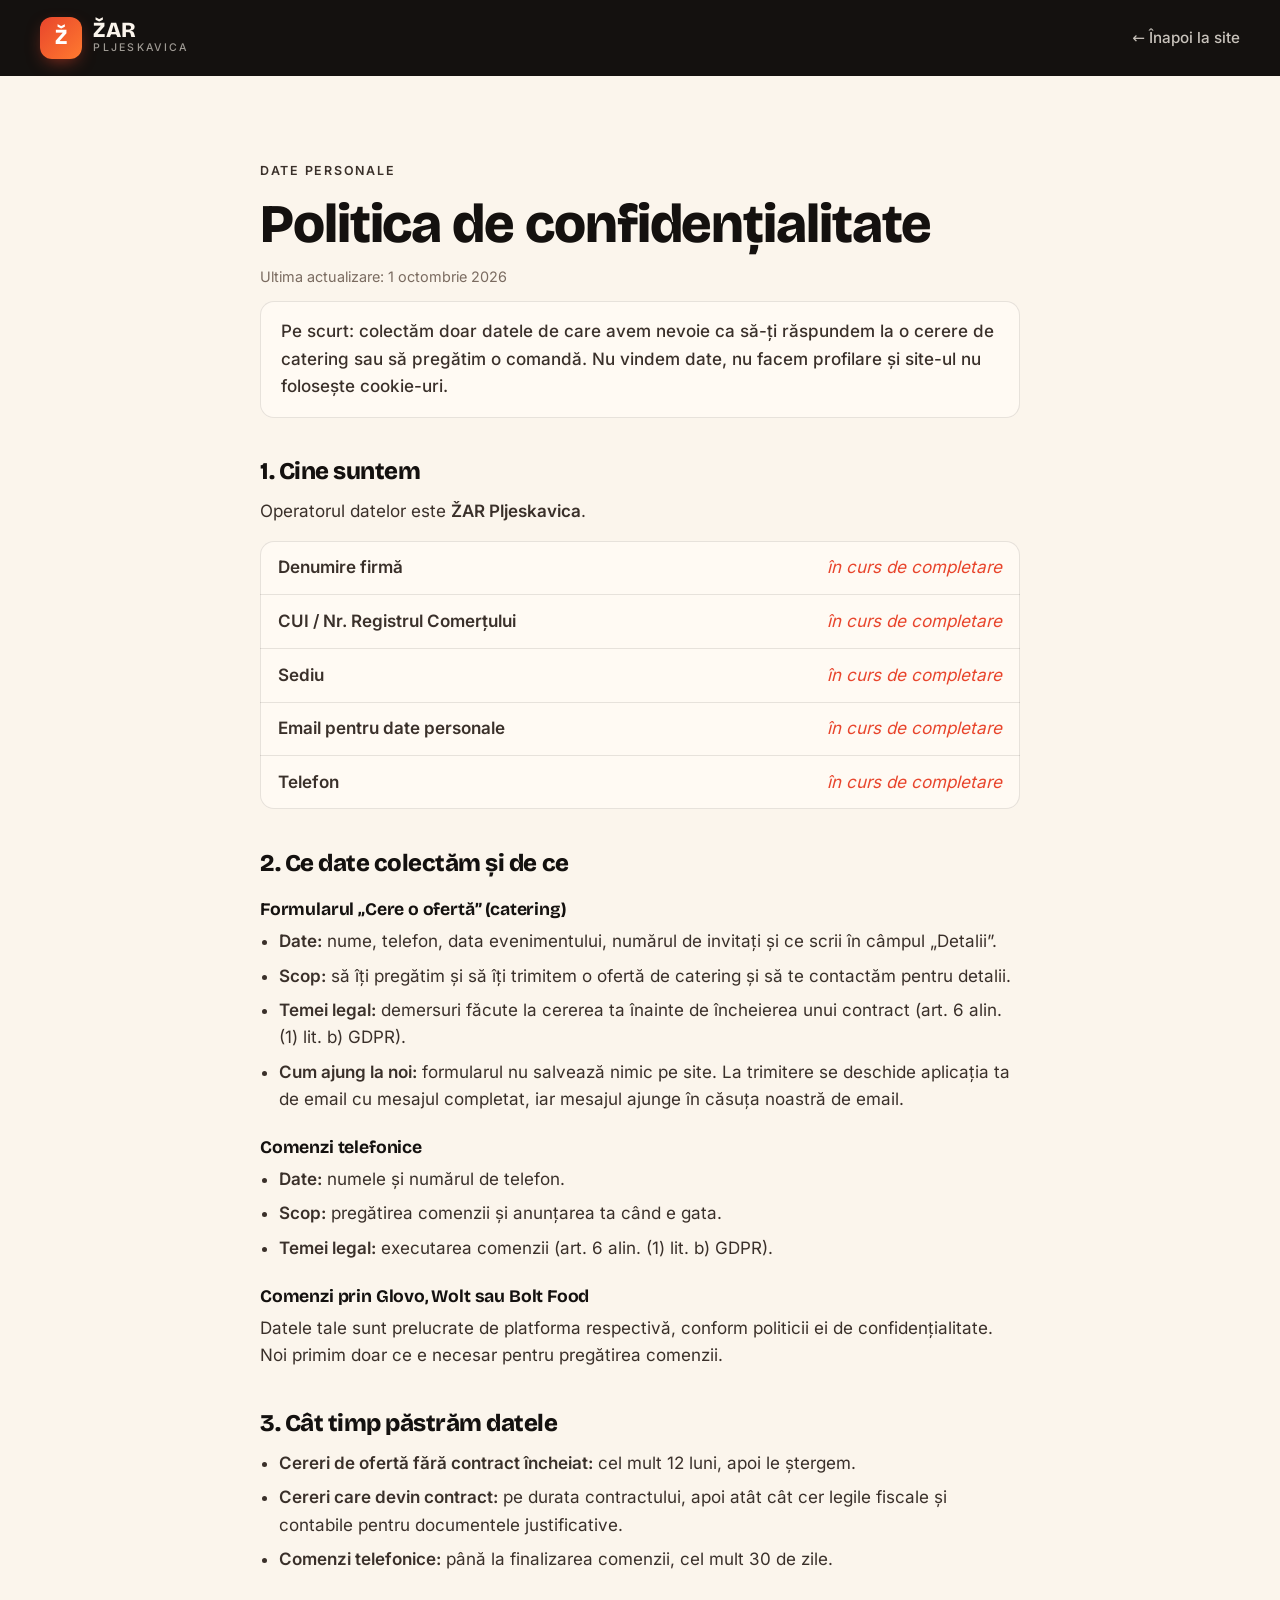
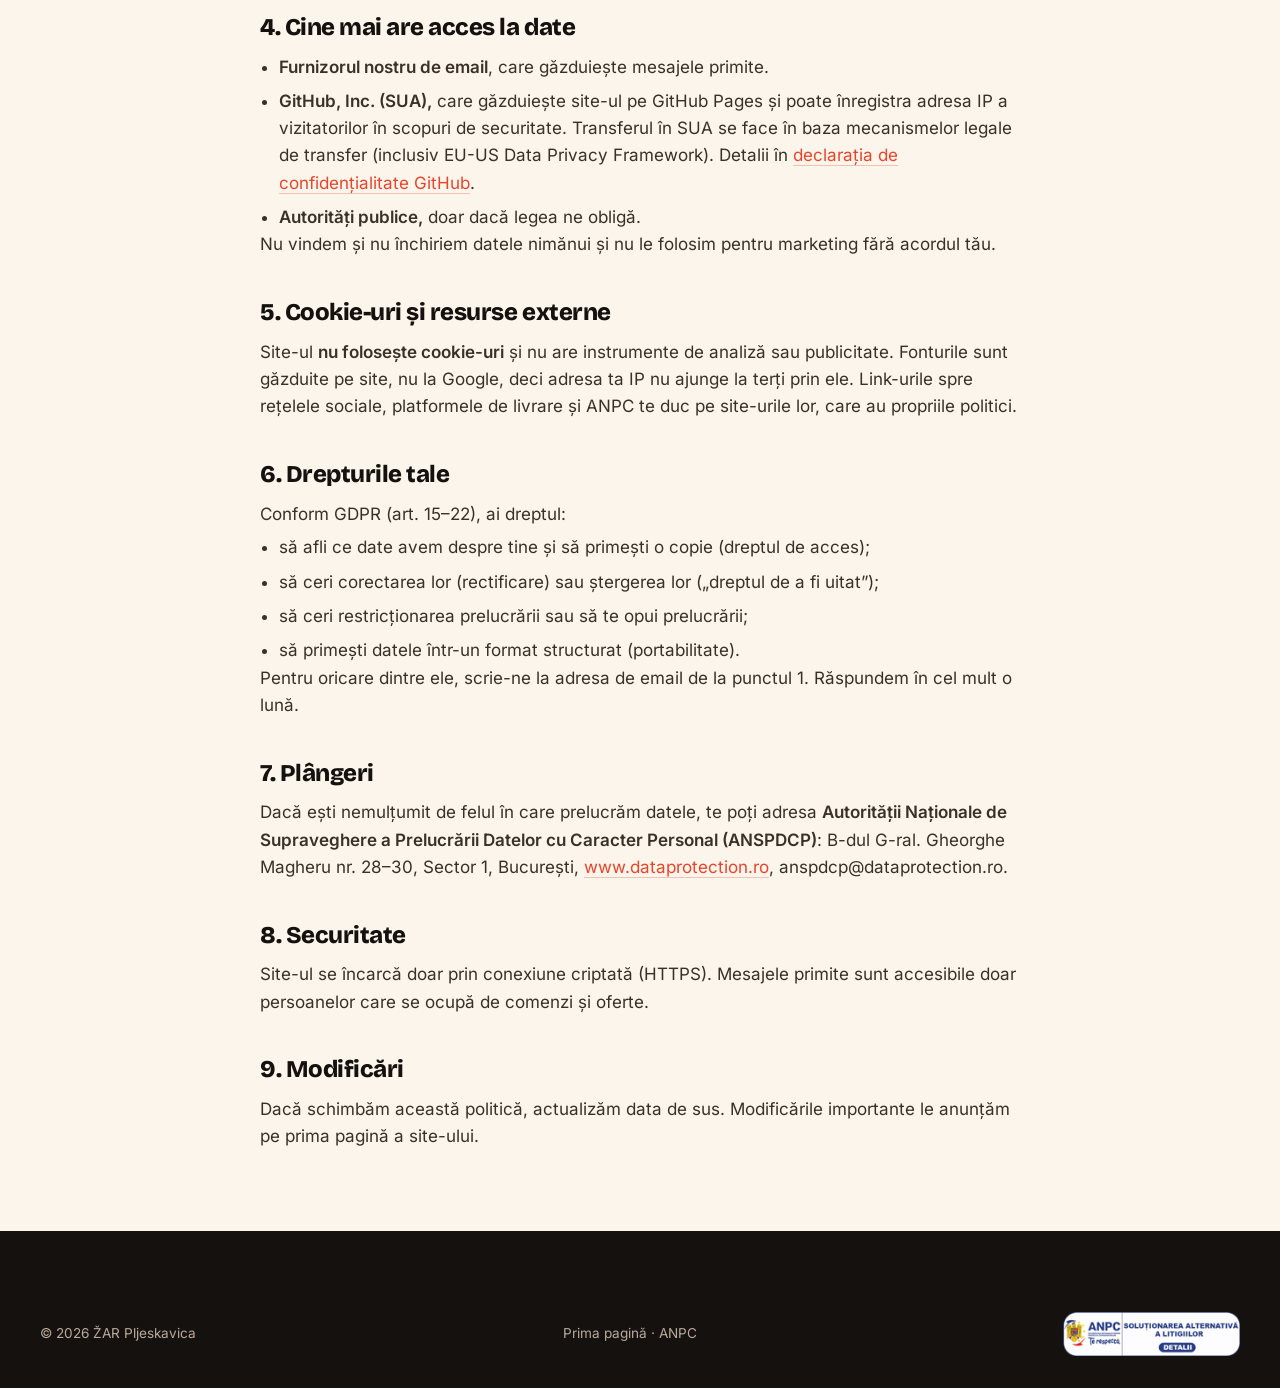
==== confidentialitate.html @ e225da2f "Conformitate: pictograma ANPC SAL, fonturi locale, marcaj AI, politica de confidențialitate - Pictog" ====
<!DOCTYPE html>
<html lang="ro">
<head>
  <meta charset="UTF-8">
  <meta name="viewport" content="width=device-width, initial-scale=1">
  <title>Politica de confidențialitate — ŽAR Pljeskavica</title>
  <meta name="description" content="Cum folosește ŽAR Pljeskavica datele personale: formularul de catering, comenzile telefonice, drepturile tale conform GDPR.">
  <meta name="theme-color" content="#14110f">
  <!-- PREVIEW: remove at launch, together with the one in index.html -->
  <meta name="robots" content="noindex, nofollow">
  <link rel="preload" href="fonts/bricolage-grotesque-latin.woff2" as="font" type="font/woff2" crossorigin>
  <link rel="preload" href="fonts/inter-latin.woff2" as="font" type="font/woff2" crossorigin>
  <link rel="stylesheet" href="styles.css?v=2026-10-01c">
  <link rel="apple-touch-icon" href="img/apple-touch-icon.png">
  <link rel="icon" href="data:image/svg+xml,<svg xmlns='http://www.w3.org/2000/svg' viewBox='0 0 64 64'><defs><linearGradient id='g' x1='0' y1='0' x2='1' y2='1'><stop offset='0' stop-color='%23e8452c'/><stop offset='1' stop-color='%23ff7a2f'/></linearGradient></defs><rect width='64' height='64' rx='18' fill='url(%23g)'/><text x='32' y='46' font-size='36' font-family='Arial Black,Arial' font-weight='900' text-anchor='middle' fill='%23fff'>Ž</text></svg>">
</head>
<body class="legal-page">

<header class="legal-header">
  <div class="container legal-header__inner">
    <a href="index.html" class="brand" aria-label="ŽAR — înapoi la site">
      <span class="brand__mark">Ž</span>
      <span class="brand__text">ŽAR<small>pljeskavica</small></span>
    </a>
    <a href="index.html" class="legal-header__back">← Înapoi la site</a>
  </div>
</header>

<main class="container legal">
  <p class="eyebrow eyebrow--dark">Date personale</p>
  <h1>Politica de confidențialitate</h1>
  <p class="legal__updated">Ultima actualizare: 1 octombrie 2026</p>

  <p class="legal__lead">Pe scurt: colectăm doar datele de care avem nevoie ca să-ți răspundem la o cerere de catering sau să pregătim o comandă. Nu vindem date, nu facem profilare și site-ul nu folosește cookie-uri.</p>

  <h2>1. Cine suntem</h2>
  <p>Operatorul datelor este <strong>ŽAR Pljeskavica</strong>.</p>
  <ul class="legal__facts">
    <li><span>Denumire firmă</span><span class="legal__todo">în curs de completare</span></li>
    <li><span>CUI / Nr. Registrul Comerțului</span><span class="legal__todo">în curs de completare</span></li>
    <li><span>Sediu</span><span class="legal__todo">în curs de completare</span></li>
    <li><span>Email pentru date personale</span><span class="legal__todo">în curs de completare</span></li>
    <li><span>Telefon</span><span class="legal__todo">în curs de completare</span></li>
  </ul>

  <h2>2. Ce date colectăm și de ce</h2>

  <h3>Formularul „Cere o ofertă” (catering)</h3>
  <ul>
    <li><strong>Date:</strong> nume, telefon, data evenimentului, numărul de invitați și ce scrii în câmpul „Detalii”.</li>
    <li><strong>Scop:</strong> să îți pregătim și să îți trimitem o ofertă de catering și să te contactăm pentru detalii.</li>
    <li><strong>Temei legal:</strong> demersuri făcute la cererea ta înainte de încheierea unui contract (art. 6 alin. (1) lit. b) GDPR).</li>
    <li><strong>Cum ajung la noi:</strong> formularul nu salvează nimic pe site. La trimitere se deschide aplicația ta de email cu mesajul completat, iar mesajul ajunge în căsuța noastră de email.</li>
  </ul>

  <h3>Comenzi telefonice</h3>
  <ul>
    <li><strong>Date:</strong> numele și numărul de telefon.</li>
    <li><strong>Scop:</strong> pregătirea comenzii și anunțarea ta când e gata.</li>
    <li><strong>Temei legal:</strong> executarea comenzii (art. 6 alin. (1) lit. b) GDPR).</li>
  </ul>

  <h3>Comenzi prin Glovo, Wolt sau Bolt Food</h3>
  <p>Datele tale sunt prelucrate de platforma respectivă, conform politicii ei de confidențialitate. Noi primim doar ce e necesar pentru pregătirea comenzii.</p>

  <h2>3. Cât timp păstrăm datele</h2>
  <ul>
    <li><strong>Cereri de ofertă fără contract încheiat:</strong> cel mult 12 luni, apoi le ștergem.</li>
    <li><strong>Cereri care devin contract:</strong> pe durata contractului, apoi atât cât cer legile fiscale și contabile pentru documentele justificative.</li>
    <li><strong>Comenzi telefonice:</strong> până la finalizarea comenzii, cel mult 30 de zile.</li>
  </ul>

  <h2>4. Cine mai are acces la date</h2>
  <ul>
    <li><strong>Furnizorul nostru de email</strong>, care găzduiește mesajele primite.</li>
    <li><strong>GitHub, Inc. (SUA),</strong> care găzduiește site-ul pe GitHub Pages și poate înregistra adresa IP a vizitatorilor în scopuri de securitate. Transferul în SUA se face în baza mecanismelor legale de transfer (inclusiv EU-US Data Privacy Framework). Detalii în <a href="https://docs.github.com/en/site-policy/privacy-policies/github-general-privacy-statement" target="_blank" rel="noopener">declarația de confidențialitate GitHub</a>.</li>
    <li><strong>Autorități publice,</strong> doar dacă legea ne obligă.</li>
  </ul>
  <p>Nu vindem și nu închiriem datele nimănui și nu le folosim pentru marketing fără acordul tău.</p>

  <h2>5. Cookie-uri și resurse externe</h2>
  <p>Site-ul <strong>nu folosește cookie-uri</strong> și nu are instrumente de analiză sau publicitate. Fonturile sunt găzduite pe site, nu la Google, deci adresa ta IP nu ajunge la terți prin ele. Link-urile spre rețelele sociale, platformele de livrare și ANPC te duc pe site-urile lor, care au propriile politici.</p>

  <h2>6. Drepturile tale</h2>
  <p>Conform GDPR (art. 15–22), ai dreptul:</p>
  <ul>
    <li>să afli ce date avem despre tine și să primești o copie (dreptul de acces);</li>
    <li>să ceri corectarea lor (rectificare) sau ștergerea lor („dreptul de a fi uitat”);</li>
    <li>să ceri restricționarea prelucrării sau să te opui prelucrării;</li>
    <li>să primești datele într-un format structurat (portabilitate).</li>
  </ul>
  <p>Pentru oricare dintre ele, scrie-ne la adresa de email de la punctul 1. Răspundem în cel mult o lună.</p>

  <h2>7. Plângeri</h2>
  <p>Dacă ești nemulțumit de felul în care prelucrăm datele, te poți adresa <strong>Autorității Naționale de Supraveghere a Prelucrării Datelor cu Caracter Personal (ANSPDCP)</strong>: B-dul G-ral. Gheorghe Magheru nr. 28–30, Sector 1, București, <a href="https://www.dataprotection.ro" target="_blank" rel="noopener">www.dataprotection.ro</a>, anspdcp@dataprotection.ro.</p>

  <h2>8. Securitate</h2>
  <p>Site-ul se încarcă doar prin conexiune criptată (HTTPS). Mesajele primite sunt accesibile doar persoanelor care se ocupă de comenzi și oferte.</p>

  <h2>9. Modificări</h2>
  <p>Dacă schimbăm această politică, actualizăm data de sus. Modificările importante le anunțăm pe prima pagină a site-ului.</p>
</main>

<footer class="footer">
  <div class="container footer__legal">
    <span>© 2026 ŽAR Pljeskavica</span>
    <span class="footer__links"><a href="index.html">Prima pagină</a> · <a href="https://anpc.ro" target="_blank" rel="noopener">ANPC</a></span>
    <a class="nav__sal footer__sal" href="https://reclamatiisal.anpc.ro/" target="_blank" rel="noopener"><img src="img/anpc-sal.png" width="201" height="50" alt="ANPC – Soluționarea alternativă a litigiilor (se deschide într-o filă nouă)" loading="lazy"></a>
  </div>
</footer>

</body>
</html>
---- styles.css ----
/* Fonts are self-hosted (no request to Google, so visitors' IPs stay with us). OFL licences in fonts/. */
@font-face {
  font-family: "Bricolage Grotesque"; font-style: normal; font-weight: 500 800; font-display: swap;
  src: url("fonts/bricolage-grotesque-latin.woff2") format("woff2");
  unicode-range: U+0000-00FF, U+0131, U+0152-0153, U+02BB-02BC, U+02C6, U+02DA, U+02DC, U+0304, U+0308, U+0329, U+2000-206F, U+20AC, U+2122, U+2191, U+2193, U+2212, U+2215, U+FEFF, U+FFFD;
}
@font-face {
  font-family: "Bricolage Grotesque"; font-style: normal; font-weight: 500 800; font-display: swap;
  src: url("fonts/bricolage-grotesque-latin-ext.woff2") format("woff2");
  unicode-range: U+0100-02BA, U+02BD-02C5, U+02C7-02CC, U+02CE-02D7, U+02DD-02FF, U+0304, U+0308, U+0329, U+1D00-1DBF, U+1E00-1E9F, U+1EF2-1EFF, U+2020, U+20A0-20AB, U+20AD-20C0, U+2113, U+2C60-2C7F, U+A720-A7FF;
}
@font-face {
  font-family: "Inter"; font-style: normal; font-weight: 400 600; font-display: swap;
  src: url("fonts/inter-latin.woff2") format("woff2");
  unicode-range: U+0000-00FF, U+0131, U+0152-0153, U+02BB-02BC, U+02C6, U+02DA, U+02DC, U+0304, U+0308, U+0329, U+2000-206F, U+20AC, U+2122, U+2191, U+2193, U+2212, U+2215, U+FEFF, U+FFFD;
}
@font-face {
  font-family: "Inter"; font-style: normal; font-weight: 400 600; font-display: swap;
  src: url("fonts/inter-latin-ext.woff2") format("woff2");
  unicode-range: U+0100-02BA, U+02BD-02C5, U+02C7-02CC, U+02CE-02D7, U+02DD-02FF, U+0304, U+0308, U+0329, U+1D00-1DBF, U+1E00-1E9F, U+1EF2-1EFF, U+2020, U+20A0-20AB, U+20AD-20C0, U+2113, U+2C60-2C7F, U+A720-A7FF;
}

:root {
  --ink: #14110f;
  --ink-2: #221c18;
  --ink-3: #3a302a;
  --cream: #fbf5ec;
  --cream-2: #f3e9da;
  --paper: #fffaf3;
  --fire: #e8452c;
  --fire-2: #ff7a2f;
  --ember: #ffb347;
  --muted: #7a6b60;
  --muted-light: #b9aa9c;
  --line: rgba(20, 17, 15, .1);
  --radius: 20px;
  --shadow: 0 1px 2px rgba(20,17,15,.06), 0 12px 32px -12px rgba(20,17,15,.18);
  --display: "Bricolage Grotesque", system-ui, sans-serif;
  --body: "Inter", system-ui, -apple-system, sans-serif;
  --ease: cubic-bezier(.2, .7, .2, 1);
  --bar: 30px; /* preview banner height; set to 0px at launch */
}

*, *::before, *::after { box-sizing: border-box; }
html { scroll-behavior: smooth; scroll-padding-top: calc(84px + var(--bar)); }
body {
  margin: 0;
  font-family: var(--body);
  font-size: 17px;
  line-height: 1.6;
  color: var(--ink);
  background: var(--cream);
  -webkit-font-smoothing: antialiased;
  overflow-x: hidden;
}
img, svg { display: block; max-width: 100%; }
img { height: auto; }
a { color: inherit; text-decoration: none; }
h1, h2, h3 { font-family: var(--display); line-height: 1.02; margin: 0; letter-spacing: -.02em; }
h2 { font-size: clamp(2.2rem, 5vw, 3.8rem); font-weight: 800; }
h3 { font-size: 1.3rem; font-weight: 700; letter-spacing: -.01em; }
p { margin: 0; }

.container { width: min(1200px, 100% - 32px); margin-inline: auto; }
@media (min-width: 720px) { .container { width: min(1200px, 100% - 64px); } }

:focus-visible { outline: 3px solid var(--fire-2); outline-offset: 3px; border-radius: 6px; }

/* ---------- Buttons ---------- */
.btn {
  display: inline-flex; align-items: center; justify-content: center; gap: .55rem;
  padding: .95rem 1.6rem; border-radius: 999px; border: 0;
  font: 600 1rem/1 var(--body); cursor: pointer;
  transition: transform .25s var(--ease), box-shadow .25s var(--ease), background .25s;
  white-space: nowrap;
}
.btn:hover { transform: translateY(-2px); }
.btn:active { transform: translateY(0) scale(.98); }
.btn--fire {
  color: #fff; background: linear-gradient(135deg, var(--fire), var(--fire-2));
  box-shadow: 0 10px 30px -8px rgba(232, 69, 44, .65), inset 0 1px 0 rgba(255,255,255,.25);
}
.btn--fire:hover { box-shadow: 0 16px 40px -8px rgba(232, 69, 44, .8), inset 0 1px 0 rgba(255,255,255,.25); }
.btn--ghost { color: var(--cream); background: rgba(255,255,255,.06); box-shadow: inset 0 0 0 1px rgba(255,255,255,.18); }
.btn--ghost:hover { background: rgba(255,255,255,.12); }
.btn--dark { color: var(--cream); background: var(--ink); }
.btn--dark:hover { box-shadow: 0 12px 28px -10px rgba(20,17,15,.6); }
.btn--small { padding: .7rem 1.15rem; font-size: .92rem; }
.btn--block { width: 100%; }

.eyebrow {
  display: inline-flex; align-items: center; gap: .5rem;
  font: 600 .78rem/1 var(--body); text-transform: uppercase; letter-spacing: .14em;
  color: var(--ember); margin-bottom: 1.2rem;
}
.eyebrow--dark { color: var(--fire); }
.eyebrow--light { color: rgba(255,255,255,.85); }
.eyebrow .dot--soon { background: var(--fire-2) !important; box-shadow: 0 0 0 4px rgba(255,122,47,.2) !important; }
.eyebrow .dot { width: 8px; height: 8px; border-radius: 50%; background: #4ade80; box-shadow: 0 0 0 4px rgba(74,222,128,.2); animation: pulse 2s infinite; }
@keyframes pulse { 50% { box-shadow: 0 0 0 8px rgba(74,222,128,0); } }

/* ---------- Nav ---------- */
.nav {
  position: fixed; inset: 0 0 auto; z-index: 50;
  transition: background .3s, box-shadow .3s, backdrop-filter .3s;
}
.nav.is-scrolled {
  background: rgba(20, 17, 15, .82);
  backdrop-filter: blur(14px) saturate(1.4);
  -webkit-backdrop-filter: blur(14px) saturate(1.4);
  box-shadow: 0 1px 0 rgba(255,255,255,.06);
}
.preview-bar {
  height: var(--bar); display: flex; align-items: center; justify-content: center; padding: 0 16px;
  background: var(--fire); color: #fff; font: 600 .78rem/1.2 var(--body); text-align: center; overflow: hidden;
}
@media (max-width: 560px) { .preview-bar__more { display: none; } }
.nav__inner { display: flex; align-items: center; gap: 2rem; height: 76px; }
.brand { display: flex; align-items: center; gap: .7rem; color: var(--cream); }
.brand__mark {
  display: grid; place-items: center; width: 42px; height: 42px; border-radius: 12px;
  font: 800 1.35rem/1 var(--display); color: #fff;
  background: linear-gradient(135deg, var(--fire), var(--fire-2));
  box-shadow: 0 6px 18px -6px rgba(232,69,44,.7);
}
.brand__text { font: 800 1.35rem/1 var(--display); letter-spacing: .02em; display: flex; flex-direction: column; }
.brand__text small { font: 500 .66rem/1.4 var(--body); letter-spacing: .22em; text-transform: uppercase; opacity: .6; }
.nav__links { display: flex; gap: 2rem; margin-left: auto; }
.nav__links a { color: rgba(251,245,236,.78); font-weight: 500; font-size: .95rem; position: relative; transition: color .2s; }
.nav__links a::after {
  content: ""; position: absolute; left: 0; right: 0; bottom: -6px; height: 2px; border-radius: 2px;
  background: var(--fire-2); transform: scaleX(0); transition: transform .3s var(--ease);
}
.nav__links a:hover { color: #fff; }
.nav__links a:hover::after { transform: scaleX(1); }

/* ANPC SAL pictogram — required on the home page, in the menu bar (Ord. ANPC 449/2022, mod. 270/2026) */
.nav__sal { display: inline-flex; flex: none; border-radius: 10px; transition: transform .2s var(--ease), box-shadow .2s var(--ease); }
.nav__sal img { display: block; height: 44px; width: auto; border-radius: 10px; }
.nav__sal:hover { transform: translateY(-1px); box-shadow: 0 6px 16px -6px rgba(0,0,0,.5); }
.nav__links a.nav__sal::after { display: none; }
.nav__sal--menu { display: none; }
@media (max-width: 1180px) and (min-width: 861px) {
  .nav__inner { gap: 1.25rem; }
  .nav__links { gap: 1.25rem; }
  .nav__sal--bar img { height: 38px; }
}
.nav__burger { display: none; }

@media (max-width: 860px) {
  .nav__links {
    position: fixed; inset: calc(76px + var(--bar)) 0 auto; flex-direction: column; gap: 0; margin: 0;
    background: rgba(20,17,15,.97); padding: .5rem 16px 1.5rem;
    transform: translateY(-8px); opacity: 0; pointer-events: none;
    transition: opacity .25s, transform .25s var(--ease);
  }
  .nav__links a { padding: 1rem 0; font-size: 1.15rem; border-bottom: 1px solid rgba(255,255,255,.07); }
  .nav__links a::after { display: none; }
  .nav.is-open { background: rgba(20,17,15,.97); }
  .nav.is-open .nav__links { opacity: 1; transform: none; pointer-events: auto; }
  .nav__cta { margin-left: auto; }
  .nav__sal--bar { display: none; }
  .nav__links a.nav__sal--menu { display: inline-flex; align-self: flex-start; margin-top: 1.1rem; padding: 0; border-bottom: 0; }
  .nav__burger {
    display: grid; place-content: center; gap: 6px; width: 44px; height: 44px;
    background: rgba(255,255,255,.08); border: 0; border-radius: 12px; cursor: pointer;
  }
  .nav__burger span { width: 20px; height: 2px; background: var(--cream); border-radius: 2px; transition: transform .3s var(--ease); }
  .nav.is-open .nav__burger span:first-child { transform: translateY(4px) rotate(45deg); }
  .nav.is-open .nav__burger span:last-child { transform: translateY(-4px) rotate(-45deg); }
}
@media (max-width: 480px) { .nav__cta { display: none; } .nav__burger { margin-left: auto; } }

/* ---------- Hero ---------- */
.hero {
  position: relative; overflow: hidden; color: var(--cream);
  background:
    radial-gradient(900px 600px at 78% 55%, rgba(232,69,44,.28), transparent 60%),
    radial-gradient(600px 400px at 90% 100%, rgba(255,122,47,.25), transparent 60%),
    radial-gradient(800px 500px at 0% 0%, rgba(255,179,71,.06), transparent 60%),
    var(--ink);
  padding-top: calc(76px + var(--bar));
}
.hero::after { /* grain */
  content: ""; position: absolute; inset: 0; pointer-events: none; opacity: .18; mix-blend-mode: overlay;
  background-image: url("data:image/svg+xml,%3Csvg xmlns='http://www.w3.org/2000/svg' width='160' height='160'%3E%3Cfilter id='n'%3E%3CfeTurbulence type='fractalNoise' baseFrequency='.9' numOctaves='3' stitchTiles='stitch'/%3E%3C/filter%3E%3Crect width='100%25' height='100%25' filter='url(%23n)'/%3E%3C/svg%3E");
}
.hero__embers { position: absolute; inset: 0; width: 100%; height: 100%; pointer-events: none; }
.hero__grid {
  position: relative; z-index: 1;
  display: grid; grid-template-columns: 1.05fr 1fr; align-items: center; gap: 3rem;
  min-height: calc(100svh - 76px - var(--bar) - 64px); padding-block: 3rem 4rem;
}
.hero h1 { font-size: clamp(3.2rem, 8vw, 6.6rem); font-weight: 800; letter-spacing: -.035em; line-height: .92; }
.hero h1 em {
  font-style: normal;
  background: linear-gradient(100deg, var(--ember), var(--fire-2) 40%, var(--fire));
  -webkit-background-clip: text; background-clip: text; color: transparent;
}
.lead { margin-top: 1.6rem; max-width: 34ch; font-size: 1.15rem; color: rgba(251,245,236,.72); }
.hero__actions { display: flex; flex-wrap: wrap; gap: .8rem; margin-top: 2.2rem; }
.hero__facts { display: flex; gap: 2.4rem; list-style: none; padding: 0; margin: 3rem 0 0; }
.hero__facts li { display: flex; flex-direction: column; }
.hero__facts strong { font: 800 1.7rem/1 var(--display); color: #fff; }
.hero__facts span { font-size: .85rem; color: var(--muted-light); margin-top: .35rem; }

.hero__visual { position: relative; }
.glow {
  position: absolute; inset: 12% 8% 0; border-radius: 50%;
  background: radial-gradient(closest-side, rgba(255,122,47,.55), rgba(232,69,44,.2) 55%, transparent);
  filter: blur(30px); animation: flicker 3.2s ease-in-out infinite;
}
@keyframes flicker { 0%,100% { opacity: .85; transform: scale(1); } 40% { opacity: 1; transform: scale(1.04); } 70% { opacity: .75; transform: scale(.98); } }
.hero__photo {
  position: relative; width: 100%; height: auto; aspect-ratio: 1; object-fit: cover;
  border-radius: 32px;
  /* melt the photo's dark edges into the hero background */
  -webkit-mask-image: radial-gradient(closest-side, #000 72%, transparent 100%);
          mask-image: radial-gradient(closest-side, #000 72%, transparent 100%);
  animation: breathe 9s ease-in-out infinite;
}
@keyframes breathe { 50% { transform: scale(1.025); } }
@keyframes float { 50% { transform: translateY(-12px); } }
.tag {
  position: absolute; padding: .7rem 1rem; border-radius: 14px; font-size: .85rem; color: var(--cream);
  background: rgba(34, 28, 24, .72); backdrop-filter: blur(10px); -webkit-backdrop-filter: blur(10px);
  box-shadow: inset 0 0 0 1px rgba(255,255,255,.1), 0 18px 40px -16px rgba(0,0,0,.6);
  animation: float 7s ease-in-out infinite;
}
.tag strong { display: block; font-family: var(--display); font-size: 1rem; color: var(--ember); }
.tag--a { top: 14%; left: -2%; animation-delay: -2s; }
.tag--b { bottom: 12%; right: 0; animation-delay: -4s; }

.marquee { position: relative; z-index: 1; overflow: hidden; background: var(--fire); color: #fff; height: 64px; display: flex; align-items: center; }
.marquee__track { display: flex; align-items: center; gap: 2rem; white-space: nowrap; animation: marquee 32s linear infinite; padding-left: 2rem; }
.marquee span { font: 800 1.6rem/1 var(--display); text-transform: uppercase; letter-spacing: .02em; }
.marquee i { font-style: normal; opacity: .6; }
@keyframes marquee { to { transform: translateX(-50%); } }

@media (max-width: 900px) {
  .hero__grid { grid-template-columns: 1fr; min-height: 0; gap: 1rem; padding-block: 2.5rem 3rem; }
  .hero__visual { max-width: 420px; width: 100%; margin: 0 auto; }
  .tag { font-size: .75rem; padding: .55rem .8rem; }
  .tag strong { font-size: .88rem; }
}
@media (max-width: 480px) {
  .hero__facts { gap: 1.4rem; }
  .hero__facts strong { font-size: 1.35rem; }
  .hero__actions .btn { flex: 1 1 100%; }
}

/* ---------- Sections ---------- */
.section { padding-block: clamp(4.5rem, 10vw, 8rem); }
.section--dark { background: var(--ink); color: var(--cream); }
.section--fire {
  color: #fff;
  background:
    radial-gradient(700px 400px at 10% 0%, rgba(255,179,71,.35), transparent 60%),
    linear-gradient(135deg, var(--fire), #c62f1c);
}
.section__head { margin-bottom: 3rem; }
.section__head--center { text-align: center; }

/* ---------- Menu ---------- */
/* Category bar sticks under the header while you scroll through the menu,
   so the other categories never leave the screen. */
.menu__nav {
  position: sticky; top: calc(76px + var(--bar) + 10px); z-index: 30;
  display: flex; margin-bottom: 2rem; pointer-events: none;
}
.tabs {
  position: relative; display: inline-flex; gap: .25rem; padding: .35rem; max-width: 100%;
  background: rgba(243, 233, 218, .97); border-radius: 999px; pointer-events: auto;
  backdrop-filter: blur(14px) saturate(1.3); -webkit-backdrop-filter: blur(14px) saturate(1.3);
  box-shadow: inset 0 0 0 1px var(--line);
  transition: box-shadow .3s var(--ease);
}
.menu__nav.is-stuck .tabs { box-shadow: inset 0 0 0 1px var(--line), 0 14px 34px -14px rgba(20,17,15,.45); }
.tabs__pill {
  position: absolute; top: .35rem; bottom: .35rem; left: 0; width: 0; border-radius: 999px;
  background: var(--ink); box-shadow: 0 6px 16px -8px rgba(20,17,15,.6);
  opacity: 0;
}
.tabs.is-ready .tabs__pill { opacity: 1; transition: transform .5s cubic-bezier(.34, 1.45, .64, 1), width .5s cubic-bezier(.34, 1.45, .64, 1); }
.tabs button {
  position: relative; z-index: 1; display: inline-flex; align-items: center; justify-content: center; gap: .45rem;
  border: 0; background: transparent; cursor: pointer; padding: .7rem 1.2rem; border-radius: 999px;
  font: 600 .95rem/1 var(--body); color: var(--muted); white-space: nowrap;
  transition: color .3s;
}
.tabs button:hover { color: var(--ink); }
.tabs button[aria-selected="true"], .tabs button.is-peek { color: var(--cream); }
/* while the pill is away on its intro sweep, the selected label sits on the light bar */
.tabs.is-sweeping button[aria-selected="true"]:not(.is-peek) { color: var(--ink); }
.tabs.is-sweeping button[aria-selected="true"]:not(.is-peek) .tabs__count { background: rgba(20,17,15,.08); color: inherit; }
/* no-JS fallback: the pill is positioned by script.js */
html:not(.js) .tabs button[aria-selected="true"] { background: var(--ink); }
.tabs__count {
  display: inline-grid; place-items: center; min-width: 1.45em; height: 1.45em; padding: 0 .35em; border-radius: 999px;
  font: 700 .72rem/1 var(--body); background: rgba(20,17,15,.08); color: inherit;
  transition: background .3s, color .3s, transform .3s var(--ease);
}
.tabs button[aria-selected="true"] .tabs__count, .tabs button.is-peek .tabs__count { background: var(--fire); color: #fff; }
.tabs button.is-peek .tabs__count { transform: scale(1.2); }
@media (max-width: 640px) {
  .menu__nav { top: calc(76px + var(--bar) + 8px); }
  .tabs { display: flex; width: 100%; gap: .15rem; padding: .3rem; }
  .tabs__pill { top: .3rem; bottom: .3rem; }
  .tabs button { flex: 1 1 auto; min-width: 0; padding: .72rem .35rem; font-size: .82rem; gap: .3rem; }
  .tabs__count { font-size: .64rem; }
}
@media (max-width: 400px) { .tabs__count { display: none; } }

.menu { display: grid; }
.menu__panel { grid-area: 1 / 1; display: grid; grid-template-columns: repeat(auto-fill, minmax(280px, 1fr)); gap: 1rem; align-content: start; }
.menu__panel[hidden] { display: none; }
/* Cards slide in from the side you switched towards, one after another. */
.menu__panel.is-entering > * { animation: dishIn .6s var(--ease) backwards; animation-delay: calc(var(--i, 0) * 55ms); }
@keyframes dishIn { from { opacity: 0; transform: translateX(var(--from, 0px)) translateY(14px) scale(.97); } }

/* "Next category" card at the end of each panel — where the menu used to look finished. */
.menu__next {
  grid-column: 1 / -1; position: relative; overflow: hidden; isolation: isolate;
  display: grid; grid-template-columns: 1fr auto; align-items: center; gap: .3rem 1.2rem;
  min-height: 150px; padding: 1.6rem 1.8rem; border: 0; border-radius: var(--radius); cursor: pointer; text-align: left;
  color: var(--cream); background: var(--ink); font: inherit;
  box-shadow: 0 20px 40px -22px rgba(20,17,15,.7);
}
.menu__next-bg {
  position: absolute; inset: 0; z-index: -1; width: 100%; height: 100%; object-fit: cover; object-position: center 60%;
  transform: scale(1.04); transition: transform .8s var(--ease);
}
.menu__next::after {
  content: ""; position: absolute; inset: 0; z-index: -1;
  background: linear-gradient(100deg, rgba(20,17,15,.94) 0%, rgba(20,17,15,.78) 45%, rgba(20,17,15,.35) 100%);
}
.menu__next:hover .menu__next-bg, .menu__next:focus-visible .menu__next-bg { transform: scale(1.1); }
.menu__next-text { grid-column: 1; display: grid; gap: .35rem; }
.menu__next-label { font: 600 .75rem/1 var(--body); text-transform: uppercase; letter-spacing: .14em; color: var(--ember); }
.menu__next-title { font: 800 clamp(1.8rem, 5vw, 2.6rem)/1 var(--display); letter-spacing: -.02em; }
.menu__next-meta { font-size: .92rem; color: var(--muted-light); }
.menu__next-arrow {
  grid-column: 2; display: grid; place-items: center; width: 58px; height: 58px; border-radius: 50%;
  background: linear-gradient(135deg, var(--fire), var(--fire-2)); color: #fff;
  box-shadow: 0 10px 26px -8px rgba(232,69,44,.8);
  animation: nudge 1.8s var(--ease) infinite;
  transition: transform .3s var(--ease);
}
.menu__next-arrow svg { width: 24px; height: 24px; }
.menu__next:hover .menu__next-arrow { transform: scale(1.08); }
@keyframes nudge { 0%, 60%, 100% { translate: 0; } 30% { translate: 6px 0; } }
.dish {
  position: relative; display: grid; grid-template-columns: 1fr auto; grid-template-rows: auto 1fr; column-gap: 1rem; row-gap: .4rem;
  padding: 1.6rem; border-radius: var(--radius); background: var(--paper); cursor: pointer;
  box-shadow: inset 0 0 0 1px var(--line);
  transition: transform .3s var(--ease), box-shadow .3s var(--ease), background-color .35s var(--ease), color .35s var(--ease);
}
.dish:hover { transform: translateY(-4px); box-shadow: inset 0 0 0 1px rgba(232,69,44,.25), var(--shadow); }
.dish h3 { grid-column: 1; }
.dish p { grid-column: 1; color: var(--muted); font-size: .95rem; line-height: 1.5; transition: color .35s; }
.dish__price { grid-column: 2; grid-row: 1 / 3; align-self: start; font: 800 1.6rem/1 var(--display); color: var(--fire); white-space: nowrap; transition: color .35s; }
.dish__price small { font: 600 .8rem var(--body); color: var(--muted); transition: color .35s; }

/* Selected card: dark, with ingredients / quantity / allergens revealed. */
.dish.is-open { background: var(--ink); color: var(--cream); transform: none; box-shadow: 0 24px 48px -20px rgba(232,69,44,.55); }
.dish.is-open p, .dish.is-open .dish__price small { color: var(--muted-light); }
.dish.is-open .dish__price { color: var(--ember); }

.dish__more {
  grid-column: 1 / -1; display: flex; align-items: center; justify-content: space-between; gap: .5rem;
  margin-top: .5rem; padding: .85rem 0 0; border: 0; border-top: 1px solid var(--line); background: none;
  font: 600 .85rem/1.2 var(--body); color: var(--fire); cursor: pointer; text-align: left;
  transition: color .35s, border-color .35s;
}
.dish__more svg { width: 18px; height: 18px; flex: none; transition: transform .45s var(--ease); }
.dish.is-open .dish__more { color: var(--ember); border-top-color: rgba(255,255,255,.12); }
.dish.is-open .dish__more svg { transform: rotate(180deg); }

.dish__details { grid-column: 1 / -1; display: grid; grid-template-rows: 0fr; transition: grid-template-rows .45s var(--ease); cursor: auto; }
.dish.is-open .dish__details { grid-template-rows: 1fr; }
.dish__details-inner {
  min-height: 0; overflow: hidden; display: grid; gap: 1rem;
  opacity: 0; transition: opacity .3s var(--ease);
}
.dish.is-open .dish__details-inner { opacity: 1; transition-delay: .12s; padding-top: 1.1rem; }
.dish__facts { display: flex; flex-wrap: wrap; gap: .8rem 1.8rem; margin: 0; }
.dish__facts dt, .dish__ingr span, .dish__allergens > span {
  display: block; margin-bottom: .3rem;
  font: 600 .68rem/1 var(--body); text-transform: uppercase; letter-spacing: .14em; color: var(--muted-light);
}
.dish__facts dd { margin: 0; font-weight: 600; }
.dish__facts dd.is-hot { color: var(--fire-2); }
.dish__facts dd.is-hot::before { content: "🌶 "; }
.dish .dish__ingr { color: rgba(251,245,236,.82); font-size: .9rem; line-height: 1.55; }
.dish__allergens ul { display: flex; flex-wrap: wrap; gap: .4rem; margin: 0; padding: 0; list-style: none; }
.dish__allergens li {
  padding: .35rem .75rem; border-radius: 999px; font: 600 .78rem/1 var(--body);
  color: #ffc2a1; background: rgba(232,69,44,.16); box-shadow: inset 0 0 0 1px rgba(255,122,47,.35);
}
.dish__allergens li.is-none { color: var(--muted-light); background: rgba(255,255,255,.07); box-shadow: none; }
.dish__badge {
  position: absolute; top: 1.1rem; left: 1.6rem;
  font: 600 .7rem/1 var(--body); text-transform: uppercase; letter-spacing: .12em;
  color: #fff; background: var(--fire); padding: .4rem .65rem; border-radius: 999px;
}
/* align-items: start so an opened card grows on its own instead of stretching its row neighbours */
.menu__panel { grid-auto-flow: dense; align-items: start; }
.dish--photo { grid-row: span 2; grid-template-rows: auto auto auto auto auto; padding-top: 0; overflow: hidden; }
.dish__img {
  grid-column: 1 / -1; width: calc(100% + 3.2rem); max-width: none; margin: 0 -1.6rem 1rem;
  aspect-ratio: 4 / 3; object-fit: cover; object-position: center 40%;
  background: var(--cream-2);
}
.dish--photo .dish__price { grid-row: 2 / 4; }
.dish--photo .dish__badge { box-shadow: 0 6px 16px -4px rgba(0,0,0,.45); }
/* AI-generated image disclosure (EU AI Act art. 50) — small, but on every image */
.ai-img { position: relative; }
.ai-img::after {
  content: "Imagine generată AI"; position: absolute; z-index: 2; top: .85rem; right: .85rem; pointer-events: none;
  padding: .3rem .55rem; border-radius: 999px;
  font: 600 .62rem/1 var(--body); letter-spacing: .04em; color: rgba(255,255,255,.92);
  background: rgba(20,17,15,.55); backdrop-filter: blur(6px); -webkit-backdrop-filter: blur(6px);
}
.hero__visual.ai-img::after { top: 6%; right: 8%; }
.menu__note { margin-top: 2rem; color: var(--muted); font-size: .9rem; }

/* ---------- Story ---------- */
.story { display: grid; grid-template-columns: 1fr 1fr; gap: clamp(2rem, 6vw, 6rem); align-items: start; }
.story__text { position: sticky; top: 120px; }
.story__text h2 { margin-bottom: 1.6rem; }
.story__text p { color: rgba(251,245,236,.72); margin-top: 1rem; max-width: 48ch; }
.story__photo, .catering__photo { margin: 2.2rem 0 0; border-radius: var(--radius); overflow: hidden; }
.story__photo img, .catering__photo img { width: 100%; height: auto; aspect-ratio: 4 / 3; object-fit: cover; }
.story__photo { box-shadow: 0 30px 60px -30px rgba(232,69,44,.45), inset 0 0 0 1px rgba(255,255,255,.06); }
.catering__photo { box-shadow: 0 30px 60px -24px rgba(80,14,4,.7); transform: rotate(-1.5deg); }
.steps { list-style: none; margin: 0; padding: 0; display: grid; gap: 1rem; }
.step {
  padding: 2rem; border-radius: var(--radius); background: var(--ink-2);
  box-shadow: inset 0 0 0 1px rgba(255,255,255,.06);
  transition: background .3s, box-shadow .3s;
}
.step:hover { background: #2a221d; box-shadow: inset 0 0 0 1px rgba(255,122,47,.3); }
.step__num { display: block; font: 800 .95rem/1 var(--display); color: var(--fire-2); margin-bottom: 1rem; letter-spacing: .06em; }
.step h3 { font-size: 1.5rem; margin-bottom: .5rem; }
.step p { color: var(--muted-light); }
@media (max-width: 860px) { .story { grid-template-columns: 1fr; } .story__text { position: static; } }

/* ---------- Channels ---------- */
.channels { display: grid; grid-template-columns: repeat(3, 1fr); gap: 1rem; }
.channel {
  display: flex; flex-direction: column; padding: 2rem; border-radius: var(--radius);
  background: var(--paper); box-shadow: inset 0 0 0 1px var(--line);
  transition: transform .3s var(--ease), box-shadow .3s var(--ease);
}
.channel:hover { transform: translateY(-6px); box-shadow: inset 0 0 0 1px rgba(232,69,44,.3), var(--shadow); }
.channel__icon {
  width: 56px; height: 56px; border-radius: 16px; display: grid; place-items: center; margin-bottom: 1.5rem;
  color: var(--fire); background: rgba(232,69,44,.1);
  transition: background .3s, color .3s;
}
.channel__icon svg { width: 26px; height: 26px; }
.channel:hover .channel__icon { background: var(--fire); color: #fff; }
.channel h3 { font-size: 1.5rem; margin-bottom: .5rem; }
.channel p { color: var(--muted); flex: 1; }
.channel__link { margin-top: 1.5rem; font-weight: 600; color: var(--fire); }
@media (max-width: 860px) { .channels { grid-template-columns: 1fr; } }

/* ---------- Catering ---------- */
.catering { display: grid; grid-template-columns: 1fr 1fr; gap: clamp(2rem, 6vw, 5rem); align-items: center; }
.catering__text h2 { margin-bottom: 1.4rem; }
.catering__text > p { color: rgba(255,255,255,.88); max-width: 44ch; }
.checks { list-style: none; padding: 0; margin: 2rem 0 0; display: grid; gap: .8rem; }
.checks li { display: flex; gap: .8rem; align-items: center; font-weight: 500; }
.checks li::before {
  content: "✓"; flex: none; width: 28px; height: 28px; border-radius: 50%; display: grid; place-items: center;
  background: rgba(255,255,255,.18); font-weight: 700; font-size: .85rem;
}
.form {
  background: var(--paper); color: var(--ink); border-radius: 24px; padding: clamp(1.5rem, 4vw, 2.4rem);
  box-shadow: 0 40px 80px -30px rgba(80, 14, 4, .7); display: grid; gap: 1rem;
}
.form h3 { font-size: 1.6rem; margin-bottom: .3rem; }
.form__row { display: grid; grid-template-columns: 1fr 1fr; gap: 1rem; }
.form label { display: grid; gap: .4rem; font-size: .85rem; font-weight: 600; color: var(--ink-3); }
.form input, .form textarea {
  width: 100%; font: 400 1rem var(--body); color: var(--ink);
  padding: .85rem 1rem; border-radius: 12px; border: 1px solid rgba(20,17,15,.14); background: #fff;
  transition: border-color .2s, box-shadow .2s;
}
.form textarea { resize: vertical; min-height: 90px; }
.form input:focus, .form textarea:focus { outline: none; border-color: var(--fire); box-shadow: 0 0 0 4px rgba(232,69,44,.15); }
.form input.is-invalid { border-color: var(--fire); background: #fff5f3; }
.form__status { min-height: 1.4em; font-size: .9rem; text-align: center; color: var(--muted); }
.form__status.is-ok { color: #1f7a45; font-weight: 600; }
@media (max-width: 860px) { .catering { grid-template-columns: 1fr; } }
@media (max-width: 480px) { .form__row { grid-template-columns: 1fr; } }

/* ---------- Location ---------- */
.location { display: grid; grid-template-columns: 1fr 1.1fr; gap: clamp(2rem, 6vw, 5rem); align-items: center; }
.location h2 { margin-bottom: 2rem; }
.info { display: grid; grid-template-columns: 1fr 1fr; gap: 1.6rem 2rem; margin: 0 0 2.2rem; }
.info dt { font-size: .75rem; font-weight: 600; text-transform: uppercase; letter-spacing: .12em; color: var(--fire); margin-bottom: .4rem; }
.info dd { margin: 0; font-weight: 500; }
.info a { border-bottom: 1px solid rgba(20,17,15,.25); transition: border-color .2s; }
.info a:hover { border-color: var(--fire); }
.map { position: relative; aspect-ratio: 5 / 4; border-radius: 28px; overflow: hidden; box-shadow: var(--shadow); }
.map svg { width: 100%; height: 100%; }
.map__pin { position: absolute; left: 50%; top: 50%; transform: translate(-50%, -100%); }
.map__pin span {
  display: block; width: 48px; height: 48px; border-radius: 50% 50% 50% 0; transform: rotate(-45deg);
  background: linear-gradient(135deg, var(--fire), var(--fire-2)); box-shadow: 0 10px 24px -6px rgba(232,69,44,.8);
  position: relative;
}
.map__pin span::after { content: ""; position: absolute; inset: 15px; border-radius: 50%; background: #fff; }
.map__pin::before {
  content: ""; position: absolute; left: 50%; bottom: -12px; width: 60px; height: 20px; margin-left: -34px;
  border-radius: 50%; background: rgba(232,69,44,.35); animation: ping 2s ease-out infinite;
}
@keyframes ping { from { transform: scale(.4); opacity: 1; } to { transform: scale(2.2); opacity: 0; } }
@media (max-width: 860px) { .location { grid-template-columns: 1fr; } }
@media (max-width: 480px) { .info { grid-template-columns: 1fr; } }

/* ---------- Footer ---------- */
.footer { background: var(--ink); color: var(--cream); padding-block: 3.5rem 2rem; }
.footer__inner { display: flex; align-items: center; justify-content: space-between; gap: 2rem; flex-wrap: wrap; padding-bottom: 2rem; border-bottom: 1px solid rgba(255,255,255,.08); }
.footer__tag { font: 700 1.4rem var(--display); }
.footer__tag span { font: 400 .9rem var(--body); color: var(--muted-light); }
.footer__social { display: flex; gap: .6rem; }
.footer__social a {
  width: 44px; height: 44px; display: grid; place-items: center; border-radius: 12px;
  background: rgba(255,255,255,.06); transition: background .2s, transform .2s var(--ease);
}
.footer__social a:hover { background: var(--fire); transform: translateY(-2px); }
.footer__social svg { width: 20px; height: 20px; }
.footer__legal { display: flex; justify-content: space-between; align-items: center; flex-wrap: wrap; gap: 1rem; padding-top: 1.6rem; font-size: .85rem; color: var(--muted-light); }
.footer__ai { flex-basis: 100%; font-size: .8rem; color: var(--muted-light); opacity: .85; }
.footer__legal a:hover { color: var(--cream); }

/* ---------- Legal pages (confidentialitate.html) ---------- */
.legal-header { background: var(--ink); color: var(--cream); }
.legal-header__inner { display: flex; align-items: center; justify-content: space-between; gap: 1rem; height: 76px; }
.legal-header__back { color: rgba(251,245,236,.78); font-weight: 500; font-size: .95rem; transition: color .2s; }
.legal-header__back:hover { color: #fff; }
.legal { max-width: 760px; padding-block: clamp(3rem, 8vw, 5rem); }
.legal h1 { font-size: clamp(2.2rem, 6vw, 3.4rem); font-weight: 800; }
.legal h2 { font-size: 1.5rem; font-weight: 800; margin: 2.6rem 0 .9rem; }
.legal h3 { font-size: 1.1rem; margin: 1.6rem 0 .6rem; }
.legal p, .legal li { color: var(--ink-3); }
.legal p + p { margin-top: .8rem; }
.legal ul { margin: .4rem 0 0; padding-left: 1.2rem; display: grid; gap: .45rem; }
.legal a { color: var(--fire); border-bottom: 1px solid rgba(232,69,44,.3); }
.legal a:hover { border-bottom-color: var(--fire); }
.legal__updated { margin-top: .8rem; font-size: .9rem; color: var(--muted) !important; }
.legal__lead { margin-top: 1.6rem; padding: 1.1rem 1.3rem; border-radius: 14px; background: var(--paper); box-shadow: inset 0 0 0 1px var(--line); font-weight: 500; }
.legal ul.legal__facts { list-style: none; padding: 0; gap: 0; margin-top: 1rem; border-radius: 14px; overflow: hidden; box-shadow: inset 0 0 0 1px var(--line); background: var(--paper); }
.legal__facts li { display: flex; justify-content: space-between; gap: 1rem; flex-wrap: wrap; padding: .8rem 1.1rem; }
.legal__facts li + li { border-top: 1px solid var(--line); }
.legal__facts li span:first-child { font-weight: 600; }
.legal__todo { color: var(--fire); font-style: italic; }
.form__privacy { font-size: .8rem; color: var(--muted); text-align: center; }
.form__privacy a { color: var(--fire); border-bottom: 1px solid rgba(232,69,44,.3); }

/* ---------- Floating call button (mobile) ---------- */
.fab {
  position: fixed; right: 16px; bottom: 16px; z-index: 40; display: none; align-items: center; gap: .5rem;
  padding: .95rem 1.3rem; border-radius: 999px; color: #fff; font-weight: 600;
  background: linear-gradient(135deg, var(--fire), var(--fire-2));
  box-shadow: 0 14px 30px -8px rgba(232,69,44,.8);
  transform: translateY(120%); transition: transform .4s var(--ease);
}
.fab svg { width: 18px; height: 18px; }
.fab.is-visible { transform: none; }
@media (max-width: 720px) { .fab { display: inline-flex; } }

/* ---------- Reveal on scroll ---------- */
.js .reveal { opacity: 0; transform: translateY(24px); transition: opacity .8s var(--ease), transform .8s var(--ease); }
.js .reveal.is-in { opacity: 1; transform: none; }

@media (prefers-reduced-motion: reduce) {
  *, *::before, *::after { animation: none !important; transition: none !important; }
  html { scroll-behavior: auto; }
  .js .reveal { opacity: 1; transform: none; }
}
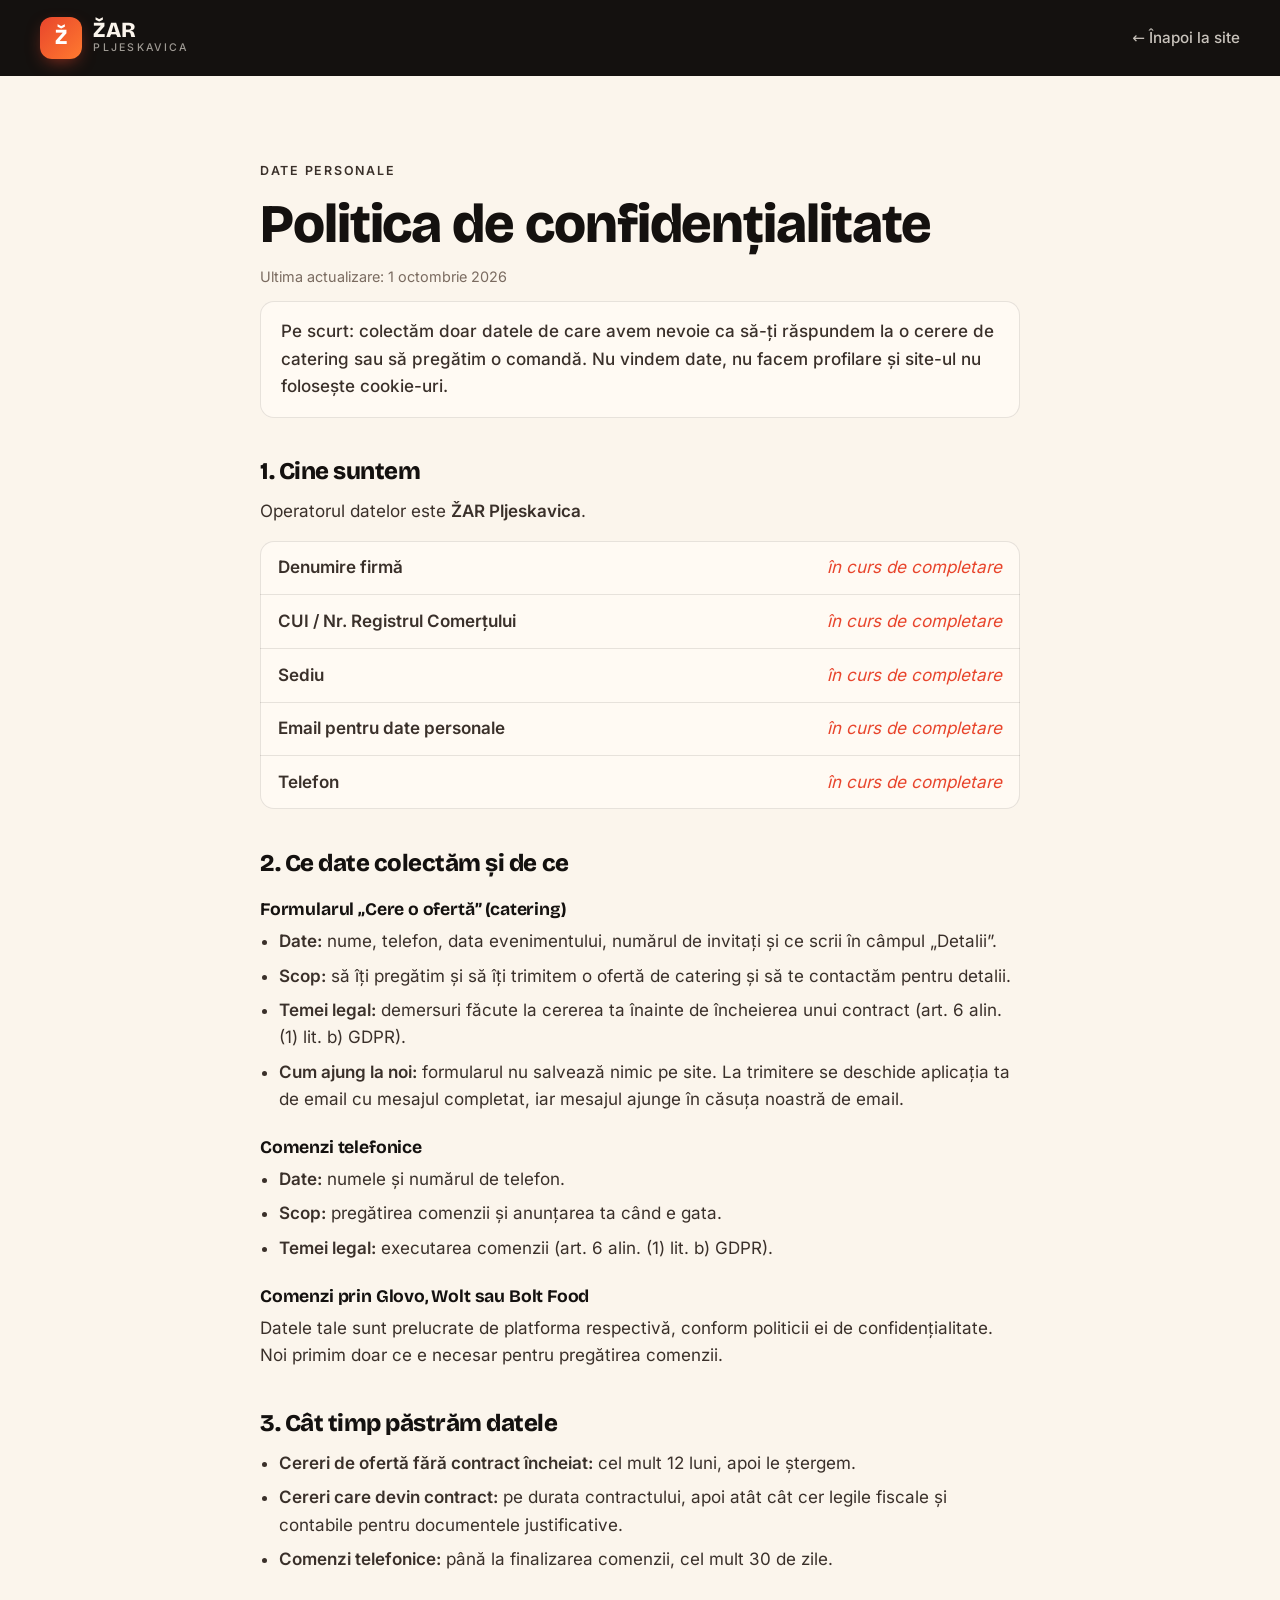
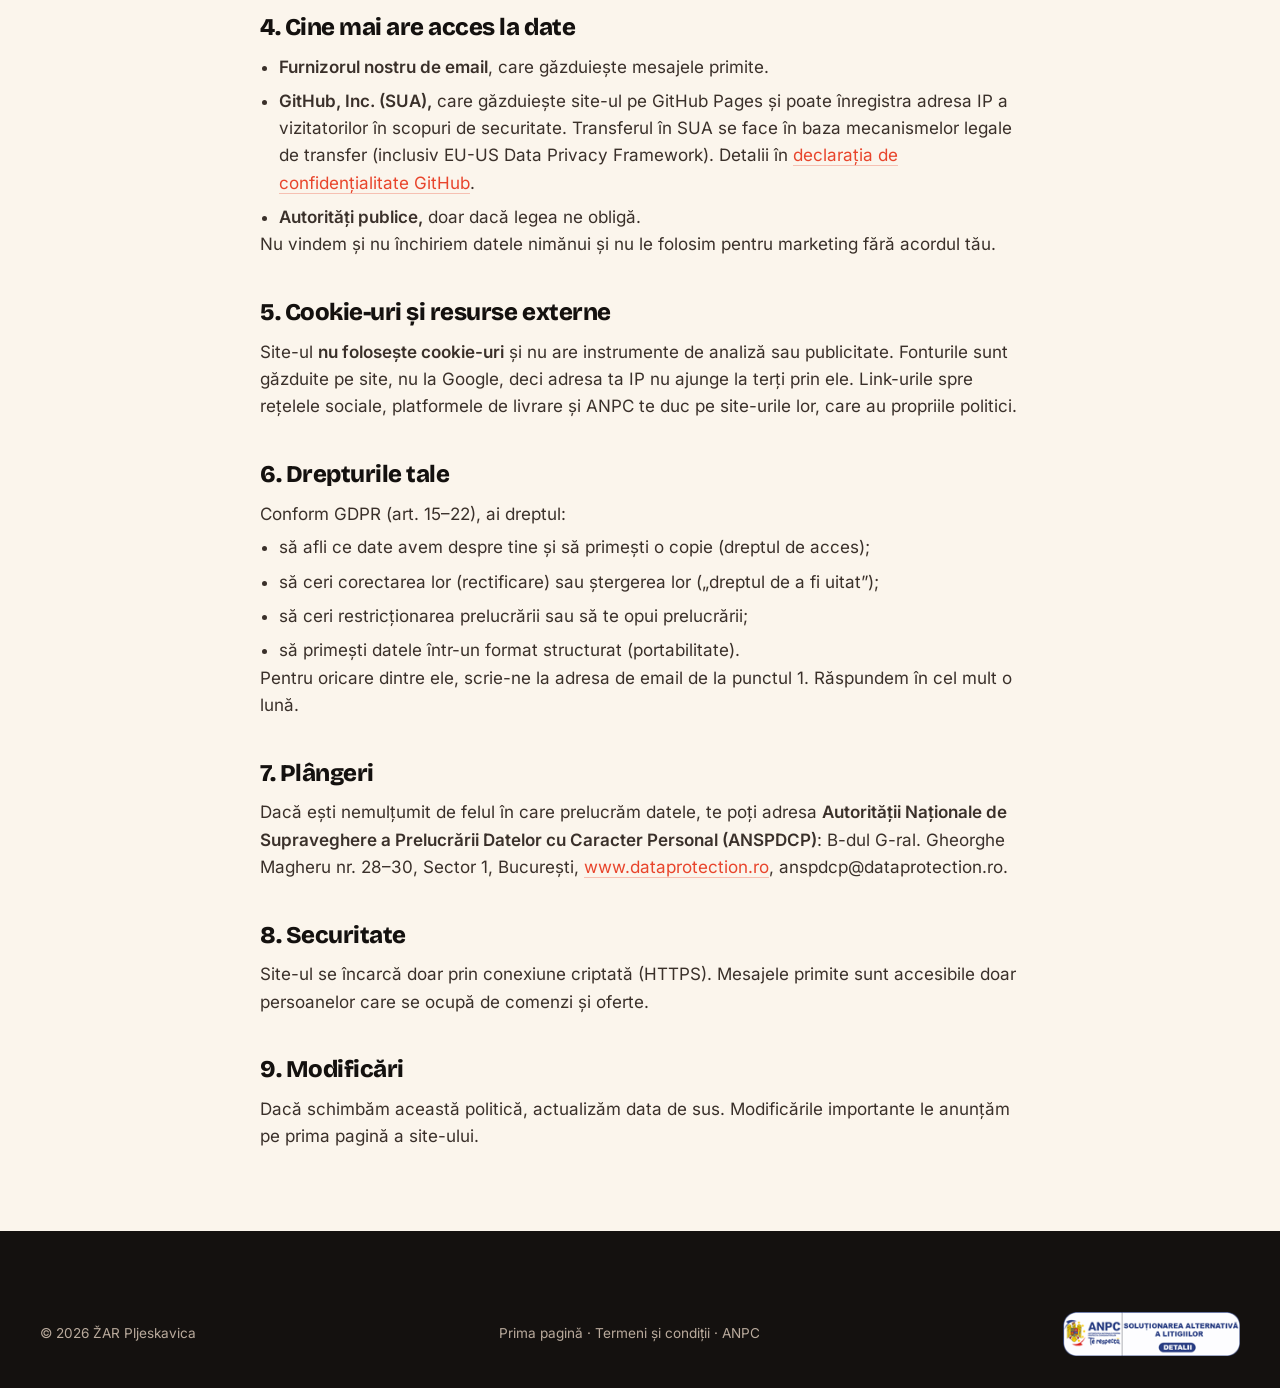
==== commit b1f65908: "Formular: bifă de acord nebifată + pagina Termeni și condiții - Bifă obligatorie, nebifată implicit:" ====
--- a/confidentialitate.html
+++ b/confidentialitate.html
@@ -10,7 +10,7 @@
   <meta name="robots" content="noindex, nofollow">
   <link rel="preload" href="fonts/bricolage-grotesque-latin.woff2" as="font" type="font/woff2" crossorigin>
   <link rel="preload" href="fonts/inter-latin.woff2" as="font" type="font/woff2" crossorigin>
-  <link rel="stylesheet" href="styles.css?v=2026-10-01c">
+  <link rel="stylesheet" href="styles.css?v=2026-10-01e">
   <link rel="apple-touch-icon" href="img/apple-touch-icon.png">
   <link rel="icon" href="data:image/svg+xml,<svg xmlns='http://www.w3.org/2000/svg' viewBox='0 0 64 64'><defs><linearGradient id='g' x1='0' y1='0' x2='1' y2='1'><stop offset='0' stop-color='%23e8452c'/><stop offset='1' stop-color='%23ff7a2f'/></linearGradient></defs><rect width='64' height='64' rx='18' fill='url(%23g)'/><text x='32' y='46' font-size='36' font-family='Arial Black,Arial' font-weight='900' text-anchor='middle' fill='%23fff'>Ž</text></svg>">
 </head>
@@ -104,7 +104,7 @@
 <footer class="footer">
   <div class="container footer__legal">
     <span>© 2026 ŽAR Pljeskavica</span>
-    <span class="footer__links"><a href="index.html">Prima pagină</a> · <a href="https://anpc.ro" target="_blank" rel="noopener">ANPC</a></span>
+    <span class="footer__links"><a href="index.html">Prima pagină</a> · <a href="termeni.html">Termeni și condiții</a> · <a href="https://anpc.ro" target="_blank" rel="noopener">ANPC</a></span>
     <a class="nav__sal footer__sal" href="https://reclamatiisal.anpc.ro/" target="_blank" rel="noopener"><img src="img/anpc-sal.png" width="201" height="50" alt="ANPC – Soluționarea alternativă a litigiilor (se deschide într-o filă nouă)" loading="lazy"></a>
   </div>
 </footer>
--- a/styles.css
+++ b/styles.css
@@ -413,15 +413,6 @@
 }
 .dish--photo .dish__price { grid-row: 2 / 4; }
 .dish--photo .dish__badge { box-shadow: 0 6px 16px -4px rgba(0,0,0,.45); }
-/* AI-generated image disclosure (EU AI Act art. 50) — small, but on every image */
-.ai-img { position: relative; }
-.ai-img::after {
-  content: "Imagine generată AI"; position: absolute; z-index: 2; top: .85rem; right: .85rem; pointer-events: none;
-  padding: .3rem .55rem; border-radius: 999px;
-  font: 600 .62rem/1 var(--body); letter-spacing: .04em; color: rgba(255,255,255,.92);
-  background: rgba(20,17,15,.55); backdrop-filter: blur(6px); -webkit-backdrop-filter: blur(6px);
-}
-.hero__visual.ai-img::after { top: 6%; right: 8%; }
 .menu__note { margin-top: 2rem; color: var(--muted); font-size: .9rem; }
 
 /* ---------- Story ---------- */
@@ -557,8 +548,19 @@
 .legal__facts li + li { border-top: 1px solid var(--line); }
 .legal__facts li span:first-child { font-weight: 600; }
 .legal__todo { color: var(--fire); font-style: italic; }
-.form__privacy { font-size: .8rem; color: var(--muted); text-align: center; }
-.form__privacy a { color: var(--fire); border-bottom: 1px solid rgba(232,69,44,.3); }
+/* Consent checkbox — never pre-ticked; links open in a new tab so the form isn't lost */
+.form label.form__consent {
+  display: flex; align-items: flex-start; gap: .7rem; cursor: pointer;
+  font: 500 .85rem/1.45 var(--body); color: var(--ink-3);
+  padding: .8rem .9rem; border-radius: 12px; background: #fff; box-shadow: inset 0 0 0 1px rgba(20,17,15,.12);
+  transition: box-shadow .2s, background .2s;
+}
+.form__consent input {
+  flex: none; width: 20px; height: 20px; margin: .05rem 0 0; padding: 0; accent-color: var(--fire); cursor: pointer;
+}
+.form__consent a { color: var(--fire); font-weight: 600; border-bottom: 1px solid rgba(232,69,44,.35); }
+.form__consent a:hover { border-bottom-color: var(--fire); }
+.form label.form__consent.is-invalid { background: #fff5f3; box-shadow: inset 0 0 0 1.5px var(--fire); }
 
 /* ---------- Floating call button (mobile) ---------- */
 .fab {
